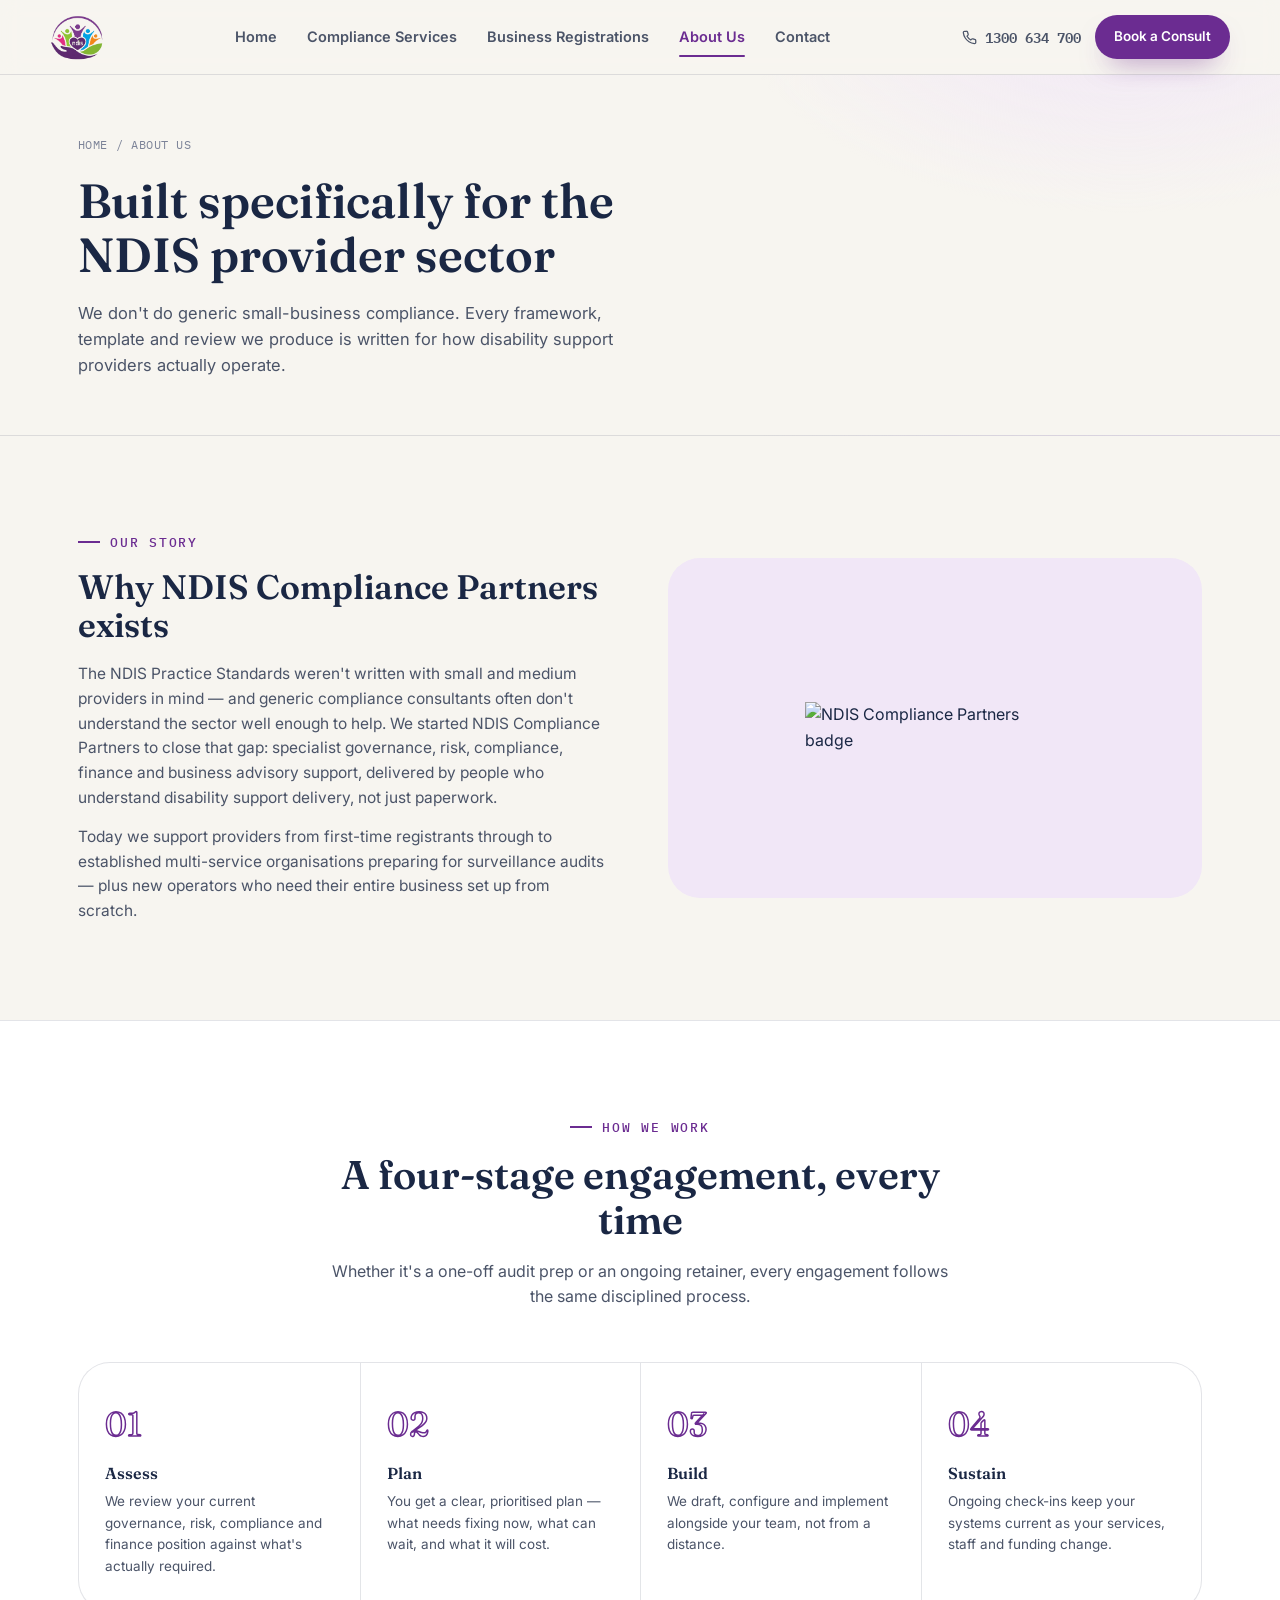
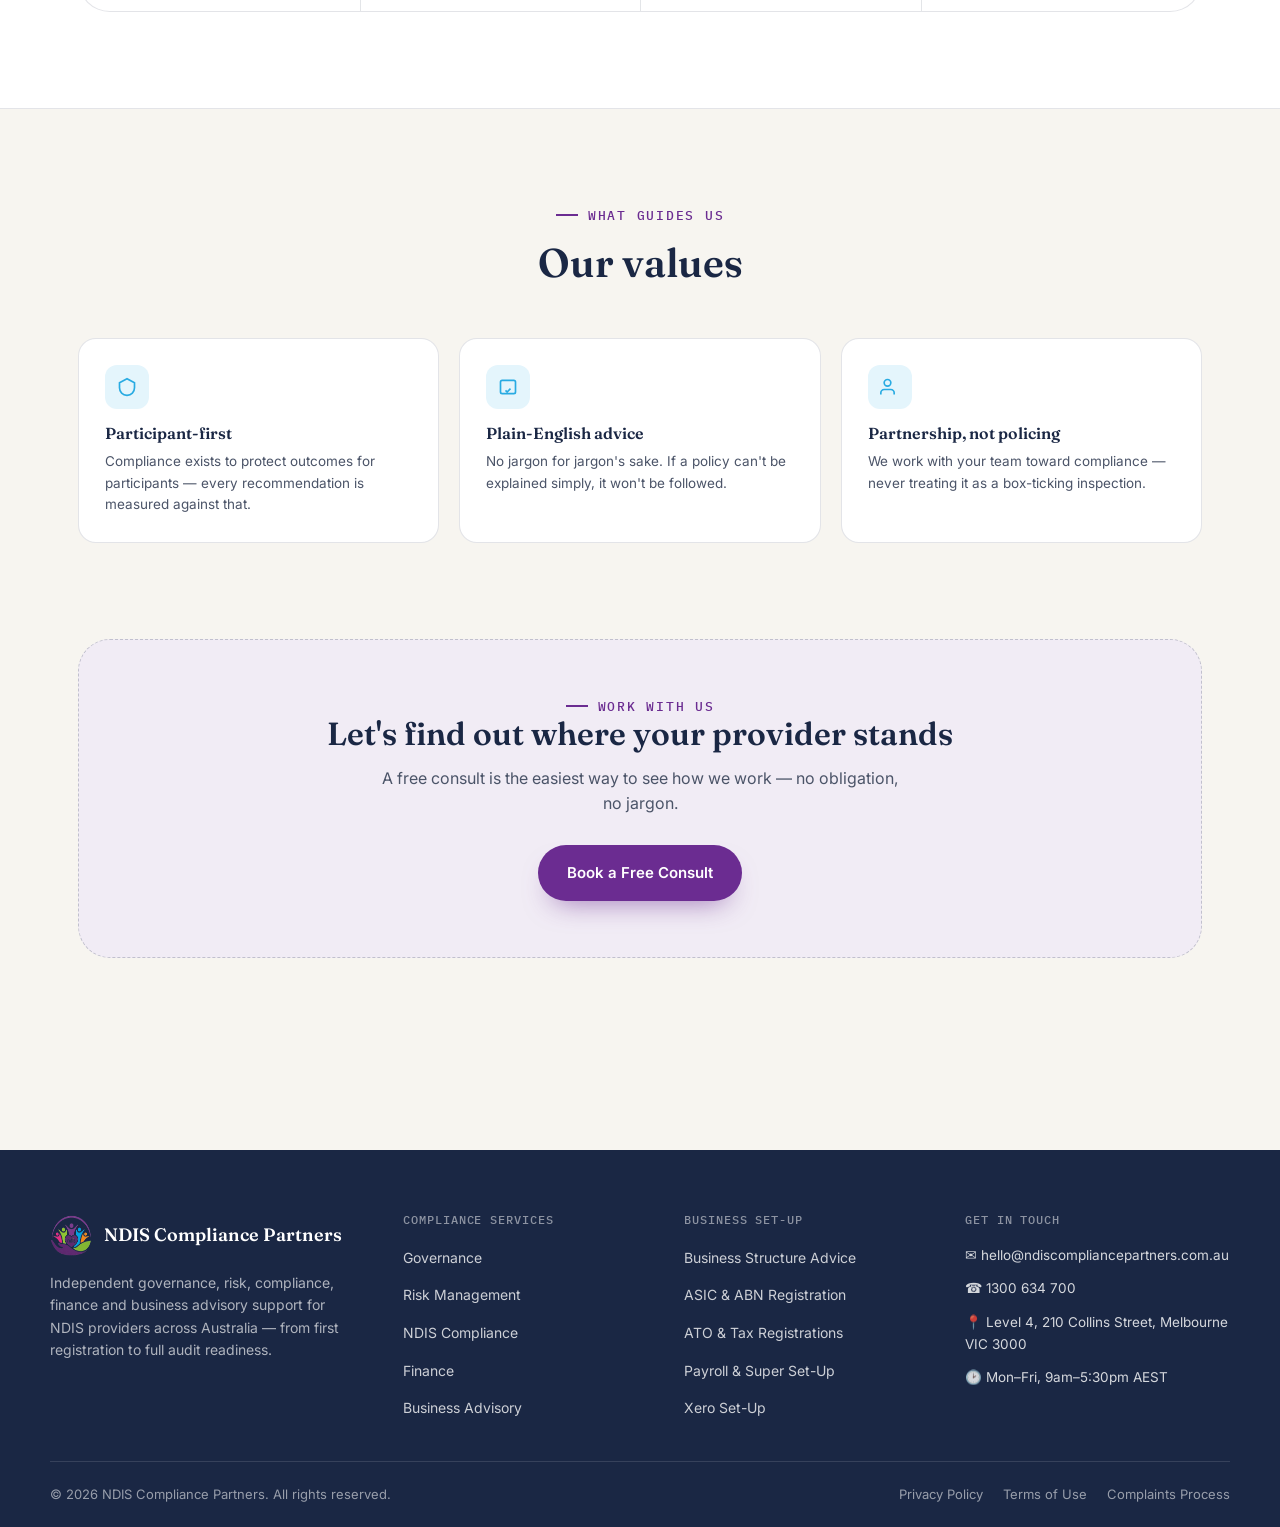
==== about.html @ 26dff175 "added code" ====
<!doctype html>
<html lang="en-AU">
  <head>
    <meta charset="UTF-8" />
    <meta name="viewport" content="width=device-width, initial-scale=1.0" />
    <title>About Us | NDIS Compliance Partners</title>
    <meta
      name="description"
      content="Learn how NDIS Compliance Partners supports NDIS providers with governance, risk, compliance, finance and business advisory."
    />
    <link rel="icon" href="assets/images/favicon.ico" />
    <link rel="stylesheet" href="assets/css/style.css" />
  </head>
  <body>
    <div id="site-header"></div>

    <main>
      <section class="page-hero">
        <div class="wrap">
          <div class="breadcrumb">
            <a href="index.html">Home</a> / <span>About Us</span>
          </div>
          <h1>Built specifically for the NDIS provider sector</h1>
          <p>
            We don't do generic small-business compliance. Every framework,
            template and review we produce is written for how disability support
            providers actually operate.
          </p>
        </div>
      </section>

      <section class="section-pad">
        <div class="wrap split-media">
          <div>
            <div class="eyebrow">Our Story</div>
            <h2 style="margin-top: 16px; font-size: clamp(24px, 3vw, 34px)">
              Why NDIS Compliance Partners exists
            </h2>
            <p
              style="
                margin-top: 18px;
                color: var(--ink-soft);
                font-size: 15.5px;
              "
            >
              The NDIS Practice Standards weren't written with small and medium
              providers in mind — and generic compliance consultants often don't
              understand the sector well enough to help. We started NDIS
              Compliance Partners to close that gap: specialist governance,
              risk, compliance, finance and business advisory support, delivered
              by people who understand disability support delivery, not just
              paperwork.
            </p>
            <p
              style="
                margin-top: 14px;
                color: var(--ink-soft);
                font-size: 15.5px;
              "
            >
              Today we support providers from first-time registrants through to
              established multi-service organisations preparing for surveillance
              audits — plus new operators who need their entire business set up
              from scratch.
            </p>
          </div>
          <div class="media">
            <img
              src="assets/images/logo.png"
              alt="NDIS Compliance Partners badge"
            />
          </div>
        </div>
      </section>

      <section
        class="section-pad"
        style="
          background: var(--surface);
          border-top: 1px solid var(--line);
          border-bottom: 1px solid var(--line);
        "
      >
        <div class="wrap">
          <div class="section-head center reveal">
            <div class="eyebrow">How We Work</div>
            <h2>A four-stage engagement, every time</h2>
            <p>
              Whether it's a one-off audit prep or an ongoing retainer, every
              engagement follows the same disciplined process.
            </p>
          </div>
          <div class="process reveal">
            <div class="process-step">
              <div class="num">01</div>
              <h3>Assess</h3>
              <p>
                We review your current governance, risk, compliance and finance
                position against what's actually required.
              </p>
            </div>
            <div class="process-step">
              <div class="num">02</div>
              <h3>Plan</h3>
              <p>
                You get a clear, prioritised plan — what needs fixing now, what
                can wait, and what it will cost.
              </p>
            </div>
            <div class="process-step">
              <div class="num">03</div>
              <h3>Build</h3>
              <p>
                We draft, configure and implement alongside your team, not from
                a distance.
              </p>
            </div>
            <div class="process-step">
              <div class="num">04</div>
              <h3>Sustain</h3>
              <p>
                Ongoing check-ins keep your systems current as your services,
                staff and funding change.
              </p>
            </div>
          </div>
        </div>
      </section>

      <section class="section-pad">
        <div class="wrap">
          <div class="section-head center reveal">
            <div class="eyebrow">What Guides Us</div>
            <h2>Our values</h2>
          </div>
          <div class="value-grid reveal">
            <div class="value-card">
              <div class="ico">
                <svg
                  width="20"
                  height="20"
                  viewBox="0 0 24 24"
                  fill="none"
                  stroke="currentColor"
                  stroke-width="2"
                >
                  <path
                    d="M12 2 3 7v6c0 5 3.8 8.7 9 9 5.2-.3 9-4 9-9V7l-9-5Z"
                  />
                </svg>
              </div>
              <h3>Participant-first</h3>
              <p>
                Compliance exists to protect outcomes for participants — every
                recommendation is measured against that.
              </p>
            </div>
            <div class="value-card">
              <div class="ico">
                <svg
                  width="20"
                  height="20"
                  viewBox="0 0 24 24"
                  fill="none"
                  stroke="currentColor"
                  stroke-width="2"
                >
                  <path d="m9 16 2 2 4-4" />
                  <rect x="3" y="4" width="18" height="16" rx="2" />
                </svg>
              </div>
              <h3>Plain-English advice</h3>
              <p>
                No jargon for jargon's sake. If a policy can't be explained
                simply, it won't be followed.
              </p>
            </div>
            <div class="value-card">
              <div class="ico">
                <svg
                  width="20"
                  height="20"
                  viewBox="0 0 24 24"
                  fill="none"
                  stroke="currentColor"
                  stroke-width="2"
                >
                  <path d="M17 21v-2a4 4 0 0 0-4-4H5a4 4 0 0 0-4 4v2" />
                  <circle cx="9" cy="7" r="4" />
                </svg>
              </div>
              <h3>Partnership, not policing</h3>
              <p>
                We work with your team toward compliance — never treating it as
                a box-ticking inspection.
              </p>
            </div>
          </div>
        </div>
      </section>

      <section class="section-pad" style="padding-top: 0">
        <div class="wrap">
          <div class="cta-panel reveal">
            <div class="eyebrow" style="justify-content: center">
              Work With Us
            </div>
            <h2>Let's find out where your provider stands</h2>
            <p>
              A free consult is the easiest way to see how we work — no
              obligation, no jargon.
            </p>
            <div class="btn-row">
              <a href="contact.html" class="btn btn-primary"
                >Book a Free Consult</a
              >
            </div>
          </div>
        </div>
      </section>
    </main>

    <div id="site-footer"></div>

    <script src="assets/js/common.js"></script>
    <script src="assets/js/main.js"></script>
    <script>
      NDISCP.init("about");
    </script>
  </body>
</html>
---- assets/css/style.css ----
/* =========================================================
   NDIS Compliance Partners — Stylesheet
   Design tokens: see :root
   ========================================================= */

@import url("https://fonts.googleapis.com/css2?family=Fraunces:opsz,wght@9..144,400;9..144,500;9..144,600;9..144,700&family=Inter:wght@400;500;600;700;800&family=IBM+Plex+Mono:wght@500&family=Caveat:wght@600;700&display=swap");

:root {
  /* --- Colour --- */
  --bg: #f7f5f0;
  --surface: #ffffff;
  --surface-tint: #f1ecf5;
  --ink: #1a2744;
  --ink-soft: #4b5468;
  --ink-faint: #7c8398;
  --line: rgba(26, 39, 68, 0.12);
  --line-strong: rgba(26, 39, 68, 0.22);

  --purple: #6b2c91;
  --purple-dark: #4a1c69;
  --purple-light: #f1e7f7;
  --pink: #e91e79;
  --pink-light: #fce6f0;
  --green: #7cb342;
  --green-light: #eef5e3;
  --blue: #29abe2;
  --blue-light: #e4f5fc;
  --orange: #f7941e;
  --orange-light: #fdeedc;

  /* --- Type --- */
  --font-display: "Fraunces", serif;
  --font-body: "Inter", sans-serif;
  --font-mono: "IBM Plex Mono", monospace;
  --font-script: "Caveat", cursive;

  /* --- Layout --- */
  --max: 1180px;
  --radius-sm: 10px;
  --radius-md: 18px;
  --radius-lg: 32px;
  --shadow-soft: 0 20px 50px -25px rgba(26, 39, 68, 0.35);
  --shadow-card: 0 12px 30px -18px rgba(26, 39, 68, 0.28);
}

/* =========================================================
   Reset
   ========================================================= */
*,
*::before,
*::after {
  box-sizing: border-box;
}
html {
  scroll-behavior: smooth;
}
body {
  margin: 0;
  font-family: var(--font-body);
  background: var(--bg);
  color: var(--ink);
  line-height: 1.6;
  -webkit-font-smoothing: antialiased;
}
img {
  max-width: 100%;
  display: block;
}
a {
  color: inherit;
  text-decoration: none;
}
ul {
  margin: 0;
  padding: 0;
  list-style: none;
}
h1,
h2,
h3,
h4 {
  font-family: var(--font-display);
  margin: 0;
  line-height: 1.12;
  font-weight: 600;
}
p {
  margin: 0;
}
button {
  font-family: inherit;
  cursor: pointer;
}
input,
textarea,
select {
  font-family: inherit;
}

:focus-visible {
  outline: 3px solid var(--blue);
  outline-offset: 3px;
}

@media (prefers-reduced-motion: reduce) {
  * {
    animation-duration: 0.001ms !important;
    animation-iteration-count: 1 !important;
    transition-duration: 0.001ms !important;
    scroll-behavior: auto !important;
  }
}

.wrap {
  max-width: var(--max);
  margin: 0 auto;
  padding: 0 28px;
}

.eyebrow {
  font-family: var(--font-mono);
  font-size: 12.5px;
  letter-spacing: 0.14em;
  text-transform: uppercase;
  color: var(--purple);
  display: flex;
  align-items: center;
  gap: 10px;
  font-weight: 500;
}
.eyebrow::before {
  content: "";
  width: 22px;
  height: 2px;
  background: currentColor;
  display: inline-block;
}

.script {
  font-family: var(--font-script);
  color: var(--purple);
}

section {
  position: relative;
}

.section-pad {
  padding: 96px 0;
}
@media (max-width: 720px) {
  .section-pad {
    padding: 64px 0;
  }
}

/* =========================================================
   Buttons
   ========================================================= */
.btn {
  display: inline-flex;
  align-items: center;
  justify-content: center;
  gap: 10px;
  padding: 15px 28px;
  border-radius: 999px;
  font-weight: 600;
  font-size: 15px;
  border: 1.5px solid transparent;
  transition:
    transform 0.18s ease,
    box-shadow 0.18s ease,
    background 0.18s ease,
    color 0.18s ease,
    border-color 0.18s ease;
  white-space: nowrap;
}
.btn-primary {
  background: var(--purple);
  color: #fff;
  box-shadow: 0 14px 28px -14px rgba(107, 44, 145, 0.65);
}
.btn-primary:hover {
  background: var(--purple-dark);
  transform: translateY(-2px);
}
.btn-ghost {
  background: transparent;
  border-color: var(--line-strong);
  color: var(--ink);
}
.btn-ghost:hover {
  border-color: var(--purple);
  color: var(--purple);
  transform: translateY(-2px);
}
.btn-light {
  background: #fff;
  color: var(--purple);
}
.btn-light:hover {
  transform: translateY(-2px);
  box-shadow: 0 14px 28px -14px rgba(0, 0, 0, 0.35);
}
.btn-sm {
  padding: 10px 18px;
  font-size: 13.5px;
}
.btn-block {
  width: 100%;
}

/* =========================================================
   Header / Nav
   ========================================================= */
#site-header {
  position: sticky;
  top: 0;
  z-index: 100;
  background: rgba(247, 245, 240, 0.88);
  backdrop-filter: blur(10px);
  border-bottom: 1px solid var(--line);
}
.nav {
  display: flex;
  align-items: center;
  justify-content: space-between;
  padding: 14px 0;
  gap: 24px;
}
.brand {
  display: flex;
  align-items: center;
  gap: 12px;
  font-family: var(--font-display);
  font-weight: 600;
  font-size: 19px;
  color: var(--ink);
}
.brand img {
  height: 46px;
  width: auto;
}
.brand-word-ndis {
  color: var(--purple);
}
.brand-sub {
  display: block;
  font-family: var(--font-mono);
  font-size: 10px;
  letter-spacing: 0.1em;
  color: var(--ink-faint);
  text-transform: uppercase;
  font-weight: 500;
  margin-top: 2px;
}

.nav-links {
  display: flex;
  align-items: center;
  gap: 30px;
}
.nav-links a {
  font-size: 14.5px;
  font-weight: 600;
  color: var(--ink-soft);
  position: relative;
  padding: 6px 0;
  transition: color 0.15s ease;
}
.nav-links a:hover,
.nav-links a.active {
  color: var(--purple);
}
.nav-links a.active::after {
  content: "";
  position: absolute;
  left: 0;
  right: 0;
  bottom: -2px;
  height: 2px;
  background: var(--purple);
  border-radius: 2px;
}
.nav-actions {
  display: flex;
  align-items: center;
  gap: 14px;
}
.nav-phone {
  display: flex;
  align-items: center;
  gap: 8px;
  font-size: 13.5px;
  font-weight: 600;
  color: var(--ink-soft);
  font-family: var(--font-mono);
}
.nav-toggle {
  display: none;
  width: 42px;
  height: 42px;
  border-radius: 10px;
  border: 1.5px solid var(--line-strong);
  background: #fff;
  align-items: center;
  justify-content: center;
  flex-direction: column;
  gap: 4px;
}
.nav-toggle span {
  width: 18px;
  height: 2px;
  background: var(--ink);
  border-radius: 2px;
  transition: all 0.2s ease;
}
.nav-toggle.open span:nth-child(1) {
  transform: translateY(6px) rotate(45deg);
}
.nav-toggle.open span:nth-child(2) {
  opacity: 0;
}
.nav-toggle.open span:nth-child(3) {
  transform: translateY(-6px) rotate(-45deg);
}

@media (max-width: 940px) {
  .nav-phone {
    display: none;
  }
  .nav-toggle {
    display: flex;
  }
  .nav-links {
    position: absolute;
    top: 100%;
    left: 0;
    right: 0;
    background: #fff;
    flex-direction: column;
    align-items: stretch;
    gap: 0;
    border-bottom: 1px solid var(--line);
    max-height: 0;
    overflow: hidden;
    transition: max-height 0.3s ease;
  }
  .nav-links.open {
    max-height: 480px;
  }
  .nav-links a {
    padding: 16px 28px;
    border-top: 1px solid var(--line);
  }
  .nav-links a.active::after {
    display: none;
  }
  .nav-links a.active {
    background: var(--purple-light);
  }
  .nav-cta {
    margin: 14px 28px 20px;
  }
}

/* =========================================================
   Hero (index)
   ========================================================= */
.hero {
  padding: 72px 0 40px;
  overflow: hidden;
  position: relative;
}
.hero-orbit {
  position: absolute;
  top: -220px;
  right: -220px;
  width: 640px;
  height: 640px;
  border-radius: 50%;
  border: 1.5px solid var(--line-strong);
  z-index: 0;
}
.hero-orbit::after {
  content: "";
  position: absolute;
  inset: 60px;
  border-radius: 50%;
  border: 1.5px dashed var(--line);
}
.hero-grid {
  display: grid;
  grid-template-columns: 1.05fr 0.95fr;
  gap: 56px;
  align-items: center;
  position: relative;
  z-index: 1;
}
.hero-kicker {
  margin-bottom: 22px;
}
.hero h1 {
  font-size: clamp(34px, 4.4vw, 56px);
  color: var(--ink);
  letter-spacing: -0.01em;
}
.hero h1 em {
  font-style: italic;
  color: var(--purple);
}
.hero-lede {
  margin-top: 22px;
  font-size: 17.5px;
  color: var(--ink-soft);
  max-width: 46ch;
}
.hero-cta-row {
  display: flex;
  align-items: center;
  gap: 18px;
  flex-wrap: wrap;
  margin-top: 34px;
}
.hero-tagline {
  margin-top: 30px;
  font-family: var(--font-script);
  font-size: 22px;
  color: var(--purple);
}
.hero-dots {
  display: flex;
  gap: 16px;
  margin-top: 26px;
  flex-wrap: wrap;
}
.hero-dot {
  display: flex;
  align-items: center;
  gap: 8px;
  font-family: var(--font-mono);
  font-size: 11.5px;
  text-transform: uppercase;
  letter-spacing: 0.06em;
  color: var(--ink-soft);
}
.hero-dot i {
  width: 9px;
  height: 9px;
  border-radius: 50%;
  display: inline-block;
}

.hero-badge-wrap {
  position: relative;
  display: flex;
  align-items: center;
  justify-content: center;
}
.hero-badge-wrap img {
  width: 100%;
  max-width: 460px;
  filter: drop-shadow(0 30px 60px rgba(74, 28, 105, 0.28));
}
.hero-float-card {
  position: absolute;
  background: #fff;
  border-radius: var(--radius-md);
  box-shadow: var(--shadow-card);
  padding: 14px 18px;
  font-size: 13px;
  font-weight: 600;
  display: flex;
  align-items: center;
  gap: 10px;
  border: 1px solid var(--line);
}
.hero-float-card.top {
  top: 15%;
  left: -8%;
}
.hero-float-card.bottom {
  bottom: 15%;
  right: -6%;
}
.hero-float-card .dot {
  width: 10px;
  height: 10px;
  border-radius: 50%;
}

@media (max-width: 940px) {
  .hero-grid {
    grid-template-columns: 1fr;
  }
  .hero-badge-wrap {
    order: -1;
  }
  .hero-float-card {
    display: none;
  }
  .hero-orbit {
    display: none;
  }
}

/* =========================================================
   Strip / marquee row (below hero, echoes logo icon strip)
   ========================================================= */
.strip {
  border-top: 1px solid var(--line);
  border-bottom: 1px solid var(--line);
  background: var(--surface);
}
.strip-row {
  display: grid;
  grid-template-columns: repeat(5, 1fr);
}
.strip-item {
  padding: 26px 18px;
  text-align: center;
  border-left: 1px solid var(--line);
  font-size: 13.5px;
  font-weight: 700;
  color: var(--ink-soft);
}
.strip-item:first-child {
  border-left: none;
}
.strip-item span {
  display: block;
  font-weight: 400;
  font-size: 12px;
  color: var(--ink-faint);
  font-family: var(--font-mono);
  text-transform: uppercase;
  letter-spacing: 0.06em;
  margin-top: 4px;
}
.strip-icon {
  display: flex;
  justify-content: center;
  align-items: center;
  margin-bottom: 12px;
  color: var(--purple);
}
.strip-icon svg {
  width: 24px;
  height: 24px;
  stroke-width: 1.75;
}
@media (max-width: 780px) {
  .strip-row {
    grid-template-columns: repeat(2, 1fr);
  }
  .strip-item {
    border-left: none;
    border-top: 1px solid var(--line);
  }
  .strip-item:nth-child(odd) {
    border-right: 1px solid var(--line);
  }
}

/* =========================================================
   Section headers
   ========================================================= */
.section-head {
  max-width: 640px;
  margin-bottom: 52px;
}
.section-head h2 {
  font-size: clamp(28px, 3.2vw, 40px);
  margin-top: 16px;
}
.section-head p {
  margin-top: 16px;
  color: var(--ink-soft);
  font-size: 16px;
}
.section-head.center {
  margin-left: auto;
  margin-right: auto;
  text-align: center;
}
.section-head.center .eyebrow {
  justify-content: center;
}
.section-head.split {
  display: flex;
  justify-content: space-between;
  align-items: flex-end;
  gap: 32px;
  max-width: none;
}
@media (max-width: 720px) {
  .section-head.split {
    flex-direction: column;
    align-items: flex-start;
  }
}

/* =========================================================
   Pillars (Governance / Risk / Compliance / Finance / Advisory)
   ========================================================= */
.pillars {
  display: grid;
  grid-template-columns: repeat(5, 1fr);
  gap: 20px;
}
.pillar-card {
  background: var(--surface);
  border: 1px solid var(--line);
  border-radius: var(--radius-md);
  padding: 28px 22px;
  transition:
    transform 0.2s ease,
    box-shadow 0.2s ease,
    border-color 0.2s ease;
  border-top: 4px solid var(--c, var(--purple));
}
.pillar-card:hover {
  transform: translateY(-6px);
  box-shadow: var(--shadow-card);
}
.pillar-num {
  font-family: var(--font-mono);
  font-size: 11.5px;
  color: var(--ink-faint);
  letter-spacing: 0.06em;
}
.pillar-icon {
  width: 46px;
  height: 46px;
  border-radius: 12px;
  display: flex;
  align-items: center;
  justify-content: center;
  background: var(--c-light, var(--purple-light));
  color: var(--c, var(--purple));
  margin: 14px 0 18px;
}
.pillar-card h3 {
  font-size: 18px;
  margin-bottom: 10px;
}
.pillar-card p {
  font-size: 14px;
  color: var(--ink-soft);
}
.pillar-card a.more {
  display: inline-flex;
  align-items: center;
  gap: 6px;
  margin-top: 16px;
  font-size: 13px;
  font-weight: 700;
  color: var(--c, var(--purple));
}
@media (max-width: 1040px) {
  .pillars {
    grid-template-columns: repeat(3, 1fr);
  }
}
@media (max-width: 680px) {
  .pillars {
    grid-template-columns: 1fr;
  }
}

/* =========================================================
   Checklist grid (business registrations)
   ========================================================= */
.checklist-grid {
  display: grid;
  grid-template-columns: repeat(3, 1fr);
  gap: 18px;
}
.check-card {
  background: #fff;
  border: 1px solid var(--line);
  border-radius: var(--radius-md);
  padding: 24px;
  display: flex;
  gap: 16px;
  transition:
    box-shadow 0.2s ease,
    transform 0.2s ease,
    border-color 0.2s ease;
}
.check-card:hover {
  box-shadow: var(--shadow-card);
  transform: translateY(-4px);
  border-color: var(--line-strong);
}
.check-mark {
  flex-shrink: 0;
  width: 34px;
  height: 34px;
  border-radius: 50%;
  border: 2px solid var(--green);
  color: var(--green);
  display: flex;
  align-items: center;
  justify-content: center;
  font-size: 16px;
}
.check-card h3 {
  font-size: 16px;
  margin-bottom: 6px;
}
.check-card p {
  font-size: 13.5px;
  color: var(--ink-soft);
}
.check-tag {
  display: inline-block;
  margin-top: 10px;
  font-family: var(--font-mono);
  font-size: 10.5px;
  text-transform: uppercase;
  letter-spacing: 0.06em;
  color: var(--ink-faint);
}
@media (max-width: 980px) {
  .checklist-grid {
    grid-template-columns: repeat(2, 1fr);
  }
}
@media (max-width: 620px) {
  .checklist-grid {
    grid-template-columns: 1fr;
  }
}

/* =========================================================
   Process steps (about)
   ========================================================= */
.process {
  display: grid;
  grid-template-columns: repeat(4, 1fr);
  gap: 0;
  border: 1px solid var(--line);
  border-radius: var(--radius-lg);
  overflow: hidden;
  background: #fff;
}
.process-step {
  padding: 34px 26px;
  border-left: 1px solid var(--line);
  position: relative;
}
.process-step:first-child {
  border-left: none;
}
.process-step .num {
  font-family: var(--font-display);
  font-size: 34px;
  color: var(--purple-light);
  -webkit-text-stroke: 1.5px var(--purple);
  color: transparent;
}
.process-step h3 {
  font-size: 16px;
  margin: 14px 0 8px;
}
.process-step p {
  font-size: 13.5px;
  color: var(--ink-soft);
}
@media (max-width: 900px) {
  .process {
    grid-template-columns: 1fr;
  }
  .process-step {
    border-left: none;
    border-top: 1px solid var(--line);
  }
  .process-step:first-child {
    border-top: none;
  }
}

/* =========================================================
   Why / stats band
   ========================================================= */
.band {
  background: var(--purple);
  color: #fff;
  border-radius: var(--radius-lg);
  padding: 56px;
  position: relative;
  overflow: hidden;
}
.band::before {
  content: "";
  position: absolute;
  width: 420px;
  height: 420px;
  border-radius: 50%;
  border: 1.5px solid rgba(255, 255, 255, 0.18);
  top: -160px;
  left: -140px;
}
.band-grid {
  display: grid;
  grid-template-columns: 1.1fr 1fr;
  gap: 48px;
  align-items: center;
  position: relative;
  z-index: 1;
}
.band h2 {
  font-size: clamp(26px, 3vw, 34px);
}
.band p {
  margin-top: 16px;
  color: rgba(255, 255, 255, 0.82);
  font-size: 15.5px;
  max-width: 44ch;
}
.band-list {
  display: flex;
  flex-direction: column;
  gap: 16px;
}
.band-list li {
  display: flex;
  gap: 14px;
  align-items: flex-start;
  font-size: 14.5px;
  color: rgba(255, 255, 255, 0.92);
}
.band-list li .ico {
  flex-shrink: 0;
  width: 26px;
  height: 26px;
  border-radius: 50%;
  background: rgba(255, 255, 255, 0.16);
  display: flex;
  align-items: center;
  justify-content: center;
  font-size: 13px;
}
@media (max-width: 860px) {
  .band {
    padding: 34px 24px;
  }
  .band-grid {
    grid-template-columns: 1fr;
  }
}

/* =========================================================
   CTA panel
   ========================================================= */
.cta-panel {
  background: var(--surface-tint);
  border: 1px dashed var(--line-strong);
  border-radius: var(--radius-lg);
  padding: 56px;
  text-align: center;
}
.cta-panel h2 {
  font-size: clamp(24px, 3vw, 32px);
}
.cta-panel p {
  margin-top: 14px;
  color: var(--ink-soft);
  max-width: 52ch;
  margin-left: auto;
  margin-right: auto;
}
.cta-panel .btn-row {
  margin-top: 28px;
  display: flex;
  gap: 16px;
  justify-content: center;
  flex-wrap: wrap;
}

/* =========================================================
   Footer
   ========================================================= */
#site-footer {
  background: var(--ink);
  color: rgba(255, 255, 255, 0.82);
  margin-top: 96px;
}
.footer-top {
  padding: 64px 0 40px;
  display: grid;
  grid-template-columns: 1.3fr 1fr 1fr 1.1fr;
  gap: 40px;
}
.footer-brand {
  display: flex;
  align-items: center;
  gap: 12px;
  margin-bottom: 16px;
}
.footer-brand img {
  height: 42px;
}
.footer-brand-text {
  font-family: var(--font-display);
  font-size: 18px;
  color: #fff;
  font-weight: 600;
}
.footer-col h4 {
  font-family: var(--font-mono);
  font-size: 11.5px;
  text-transform: uppercase;
  letter-spacing: 0.08em;
  color: rgba(255, 255, 255, 0.5);
  margin-bottom: 18px;
  font-weight: 500;
}
.footer-col ul {
  display: flex;
  flex-direction: column;
  gap: 12px;
}
.footer-col a {
  font-size: 14px;
  color: rgba(255, 255, 255, 0.78);
  transition: color 0.15s ease;
}
.footer-col a:hover {
  color: #fff;
}
.footer-desc {
  font-size: 14px;
  color: rgba(255, 255, 255, 0.65);
  max-width: 34ch;
}
.footer-contact li {
  display: flex;
  gap: 10px;
  font-size: 13.5px;
  align-items: flex-start;
}
.footer-bottom {
  border-top: 1px solid rgba(255, 255, 255, 0.12);
  padding: 22px 0;
  display: flex;
  justify-content: space-between;
  align-items: center;
  gap: 16px;
  flex-wrap: wrap;
  font-size: 13px;
  color: rgba(255, 255, 255, 0.55);
}
.footer-legal {
  display: flex;
  gap: 20px;
  flex-wrap: wrap;
}
.footer-legal a:hover {
  color: #fff;
}
@media (max-width: 860px) {
  .footer-top {
    grid-template-columns: 1fr 1fr;
  }
}
@media (max-width: 560px) {
  .footer-top {
    grid-template-columns: 1fr;
  }
}

/* =========================================================
   Page hero (interior pages)
   ========================================================= */
.page-hero {
  padding: 60px 0 56px;
  border-bottom: 1px solid var(--line);
  background: radial-gradient(
    560px 300px at 88% -20%,
    var(--purple-light),
    transparent 70%
  );
}
.breadcrumb {
  display: flex;
  gap: 8px;
  align-items: center;
  font-family: var(--font-mono);
  font-size: 12px;
  color: var(--ink-faint);
  margin-bottom: 20px;
  text-transform: uppercase;
  letter-spacing: 0.04em;
}
.breadcrumb a:hover {
  color: var(--purple);
}
.page-hero h1 {
  font-size: clamp(30px, 4vw, 48px);
  max-width: 18ch;
}
.page-hero p {
  margin-top: 18px;
  color: var(--ink-soft);
  max-width: 58ch;
  font-size: 16.5px;
}

/* =========================================================
   Service detail blocks
   ========================================================= */
.service-block {
  display: grid;
  grid-template-columns: 0.9fr 1.1fr;
  gap: 56px;
  align-items: start;
  padding: 64px 0;
  border-bottom: 1px solid var(--line);
}
.service-block:last-child {
  border-bottom: none;
}
.service-side {
  position: sticky;
  top: 100px;
}
.service-tag {
  display: inline-flex;
  align-items: center;
  gap: 8px;
  font-family: var(--font-mono);
  font-size: 11.5px;
  text-transform: uppercase;
  letter-spacing: 0.06em;
  padding: 6px 12px;
  border-radius: 999px;
  background: var(--c-light, var(--purple-light));
  color: var(--c, var(--purple));
  font-weight: 600;
}
.service-side h2 {
  font-size: clamp(24px, 2.6vw, 32px);
  margin-top: 18px;
}
.service-side p {
  margin-top: 14px;
  color: var(--ink-soft);
  font-size: 15px;
}
.service-icon-lg {
  width: 58px;
  height: 58px;
  border-radius: 16px;
  background: var(--c-light, var(--purple-light));
  color: var(--c, var(--purple));
  display: flex;
  align-items: center;
  justify-content: center;
  margin-bottom: 18px;
}
.service-points {
  display: grid;
  grid-template-columns: 1fr 1fr;
  gap: 14px;
}
.service-point {
  background: #fff;
  border: 1px solid var(--line);
  border-radius: var(--radius-sm);
  padding: 18px 20px;
  font-size: 14px;
  color: var(--ink-soft);
  display: flex;
  gap: 12px;
}
.service-point b {
  color: var(--ink);
  display: block;
  font-size: 14.5px;
  margin-bottom: 4px;
  font-weight: 700;
}
.service-point .mk {
  color: var(--c, var(--purple));
  font-weight: 700;
}
@media (max-width: 900px) {
  .service-block {
    grid-template-columns: 1fr;
    gap: 28px;
  }
  .service-side {
    position: static;
  }
  .service-points {
    grid-template-columns: 1fr;
  }
}

/* =========================================================
   FAQ accordion
   ========================================================= */
.faq {
  display: flex;
  flex-direction: column;
  gap: 14px;
  max-width: 800px;
  margin: 0 auto;
}
.faq-item {
  background: #fff;
  border: 1px solid var(--line);
  border-radius: var(--radius-md);
  overflow: hidden;
}
.faq-q {
  width: 100%;
  text-align: left;
  background: none;
  border: none;
  padding: 20px 24px;
  display: flex;
  align-items: center;
  justify-content: space-between;
  gap: 16px;
  font-weight: 700;
  font-size: 15.5px;
  color: var(--ink);
}
.faq-q .plus {
  flex-shrink: 0;
  width: 26px;
  height: 26px;
  border-radius: 50%;
  border: 1.5px solid var(--line-strong);
  display: flex;
  align-items: center;
  justify-content: center;
  font-size: 16px;
  color: var(--purple);
  transition: transform 0.2s ease;
}
.faq-item.open .faq-q .plus {
  transform: rotate(45deg);
  border-color: var(--purple);
}
.faq-a {
  max-height: 0;
  overflow: hidden;
  transition: max-height 0.3s ease;
  font-size: 14.5px;
  color: var(--ink-soft);
}
.faq-a-inner {
  padding: 0 24px 22px;
}
.faq-item.open .faq-a {
  max-height: 320px;
}

/* =========================================================
   Contact page
   ========================================================= */
.contact-grid {
  display: grid;
  grid-template-columns: 1fr 1.15fr;
  gap: 48px;
}
.contact-card {
  background: #fff;
  border: 1px solid var(--line);
  border-radius: var(--radius-lg);
  padding: 34px;
}
.contact-info-item {
  display: flex;
  gap: 16px;
  padding: 18px 0;
  border-bottom: 1px solid var(--line);
}
.contact-info-item:last-child {
  border-bottom: none;
}
.contact-info-item .ico {
  width: 42px;
  height: 42px;
  border-radius: 12px;
  flex-shrink: 0;
  background: var(--purple-light);
  color: var(--purple);
  display: flex;
  align-items: center;
  justify-content: center;
}
.contact-info-item h4 {
  font-size: 14.5px;
  margin-bottom: 4px;
}
.contact-info-item p {
  font-size: 13.5px;
  color: var(--ink-soft);
}

.form-grid {
  display: grid;
  grid-template-columns: 1fr 1fr;
  gap: 18px;
}
.field {
  display: flex;
  flex-direction: column;
  gap: 8px;
}
.field.full {
  grid-column: 1 / -1;
}
.field label {
  font-size: 13px;
  font-weight: 700;
  color: var(--ink);
}
.field input,
.field select,
.field textarea {
  padding: 13px 16px;
  border-radius: var(--radius-sm);
  border: 1.5px solid var(--line-strong);
  font-size: 14.5px;
  background: var(--bg);
  color: var(--ink);
  transition:
    border-color 0.15s ease,
    background 0.15s ease;
}
.field input:focus,
.field select:focus,
.field textarea:focus {
  border-color: var(--purple);
  background: #fff;
  outline: none;
}
.field textarea {
  resize: vertical;
  min-height: 120px;
}
.field .err {
  font-size: 12px;
  color: #c0392b;
  min-height: 14px;
}
.form-note {
  font-size: 12.5px;
  color: var(--ink-faint);
  margin-top: 10px;
}
.form-success {
  display: none;
  background: var(--green-light);
  border: 1px solid var(--green);
  color: #3f6b1c;
  padding: 16px 20px;
  border-radius: var(--radius-sm);
  font-size: 14px;
  font-weight: 600;
  margin-bottom: 18px;
  align-items: center;
  gap: 10px;
}
.form-success.show {
  display: flex;
}
@media (max-width: 900px) {
  .contact-grid {
    grid-template-columns: 1fr;
  }
  .form-grid {
    grid-template-columns: 1fr;
  }
}

/* =========================================================
   About page extras
   ========================================================= */
.split-media {
  display: grid;
  grid-template-columns: 1fr 1fr;
  gap: 56px;
  align-items: center;
}
.split-media.reverse .media {
  order: 2;
}
.media {
  border-radius: var(--radius-lg);
  background: var(--purple-light);
  padding: 40px;
  position: relative;
  min-height: 340px;
  display: flex;
  align-items: center;
  justify-content: center;
}
.media img {
  max-width: 260px;
}
@media (max-width: 860px) {
  .split-media {
    grid-template-columns: 1fr;
  }
  .split-media.reverse .media {
    order: 0;
  }
}

.value-grid {
  display: grid;
  grid-template-columns: repeat(3, 1fr);
  gap: 20px;
}
.value-card {
  background: #fff;
  border: 1px solid var(--line);
  border-radius: var(--radius-md);
  padding: 26px;
}
.value-card .ico {
  width: 44px;
  height: 44px;
  border-radius: 12px;
  background: var(--blue-light);
  color: var(--blue);
  display: flex;
  align-items: center;
  justify-content: center;
  margin-bottom: 16px;
}
.value-card h3 {
  font-size: 16px;
  margin-bottom: 8px;
}
.value-card p {
  font-size: 13.5px;
  color: var(--ink-soft);
}
@media (max-width: 780px) {
  .value-grid {
    grid-template-columns: 1fr;
  }
}

/* =========================================================
   Reveal-on-scroll
   ========================================================= */
.reveal {
  opacity: 0;
  transform: translateY(22px);
  transition:
    opacity 0.6s ease,
    transform 0.6s ease;
}
.reveal.in {
  opacity: 1;
  transform: translateY(0);
}

/* =========================================================
   Utility colour classes (for JS-driven category colour coding)
   ========================================================= */
.c-purple {
  --c: var(--purple);
  --c-light: var(--purple-light);
}
.c-pink {
  --c: var(--pink);
  --c-light: var(--pink-light);
}
.c-green {
  --c: var(--green);
  --c-light: var(--green-light);
}
.c-blue {
  --c: var(--blue);
  --c-light: var(--blue-light);
}
.c-orange {
  --c: var(--orange);
  --c-light: var(--orange-light);
}

.center-text {
  text-align: center;
}
.mt-64 {
  margin-top: 64px;
}

/* =========================================================
   Preloader
   ========================================================= */
#preloader {
  position: fixed;
  top: 0;
  left: 0;
  width: 100%;
  height: 100%;
  background: var(--bg);
  z-index: 99999;
  display: flex;
  flex-direction: column;
  align-items: center;
  justify-content: center;
  opacity: 1;
  visibility: visible;
  transition:
    opacity 0.4s cubic-bezier(0.25, 0.46, 0.45, 0.94),
    visibility 0.4s;
}

#preloader.fade-out {
  opacity: 0;
  visibility: hidden;
}

.preloader-logo {
  max-width: 280px;
  height: auto;
  margin-bottom: 24px;
  animation: preloader-pulse 2s infinite ease-in-out;
}

.preloader-spinner {
  width: 28px;
  height: 28px;
  border: 3px solid var(--line);
  border-top-color: var(--purple);
  border-radius: 50%;
  animation: preloader-spin 0.8s infinite linear;
}

@keyframes preloader-pulse {
  0%,
  100% {
    transform: scale(0.97);
    opacity: 0.9;
  }
  50% {
    transform: scale(1.03);
    opacity: 1;
  }
}

@keyframes preloader-spin {
  to {
    transform: rotate(360deg);
  }
}
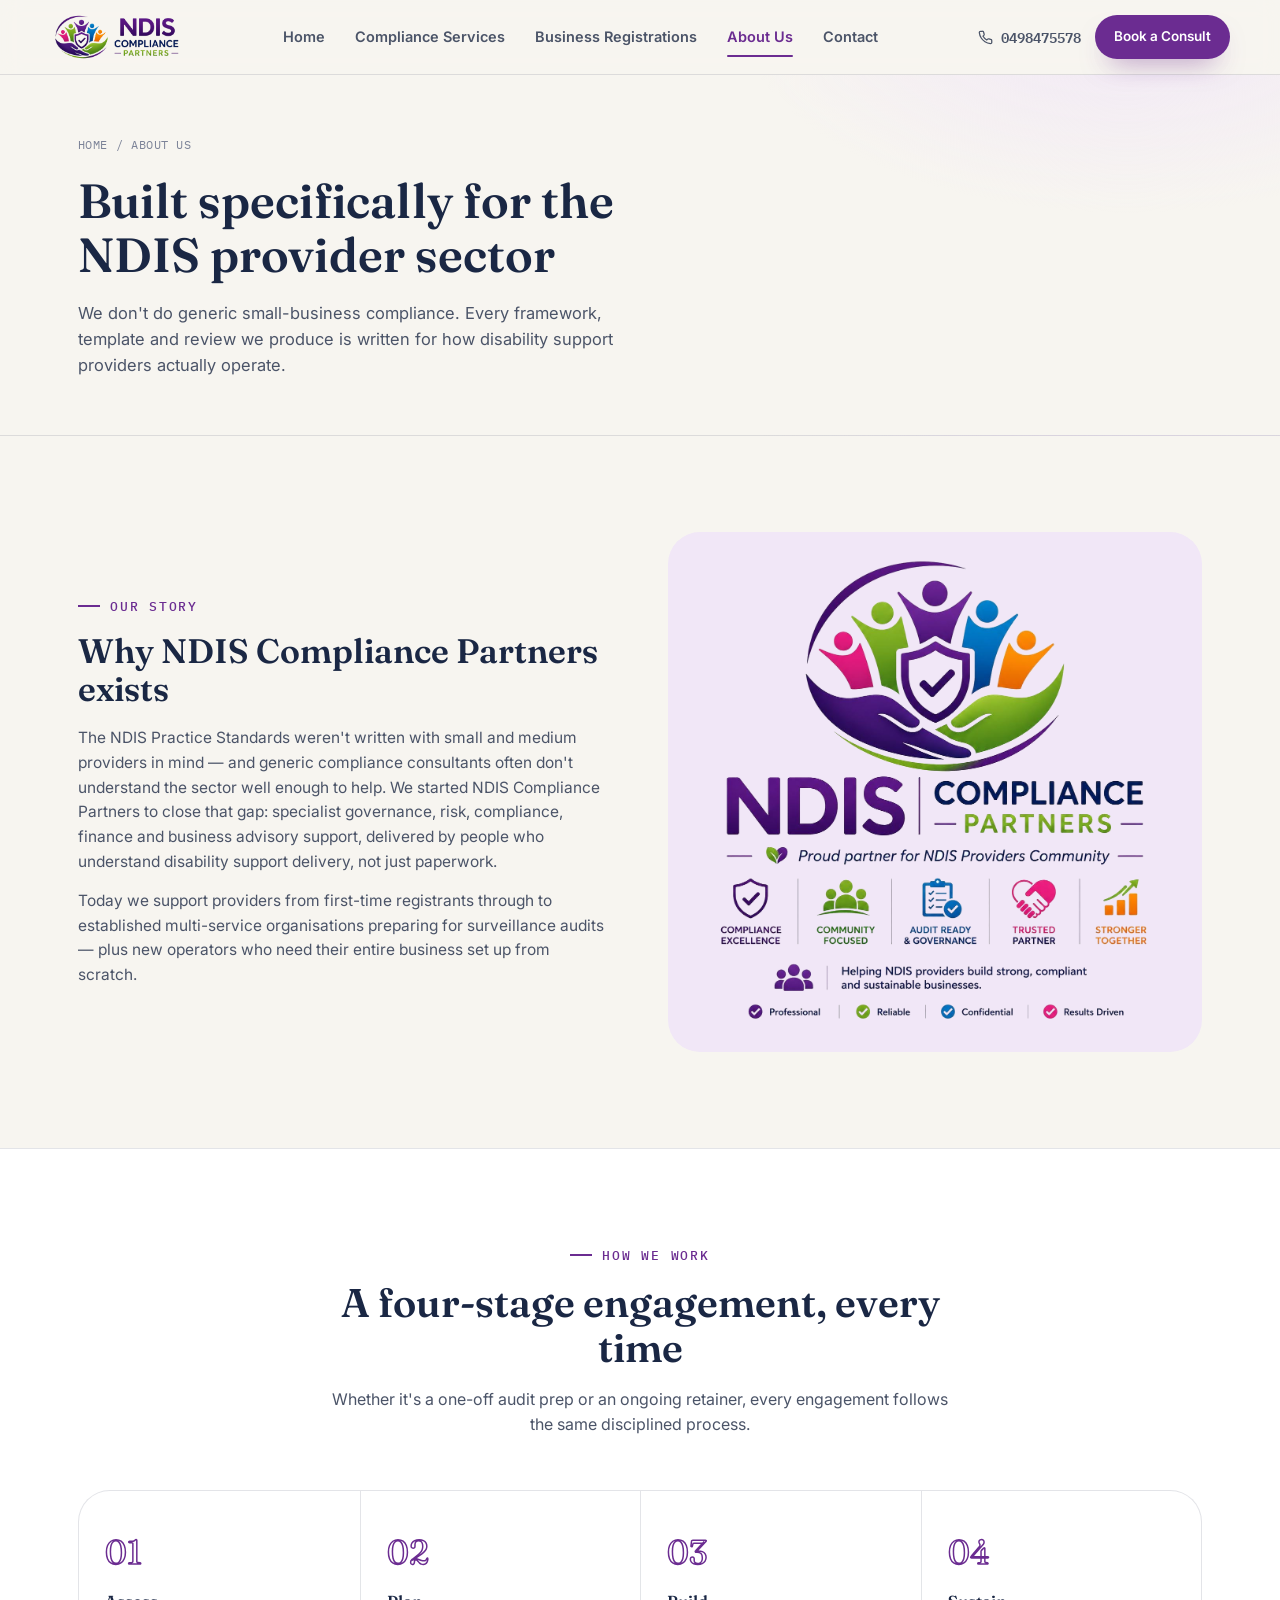
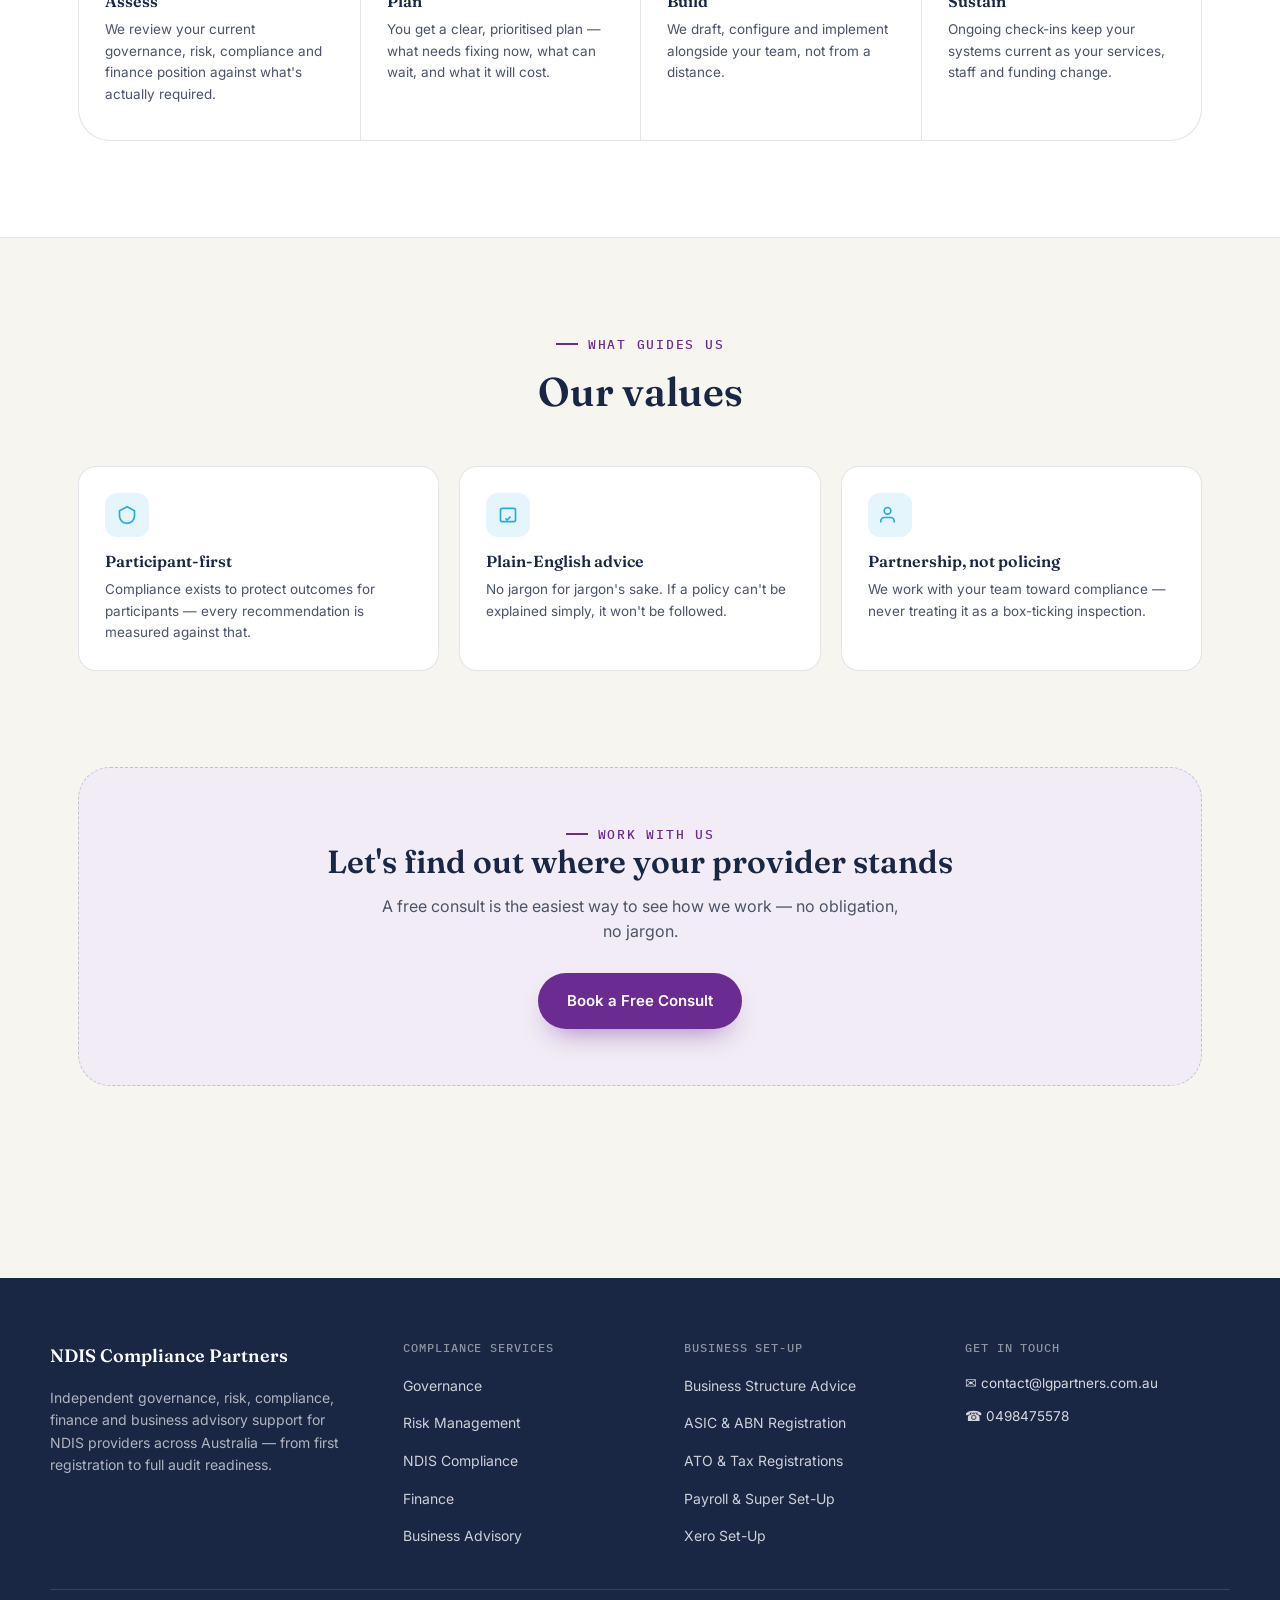
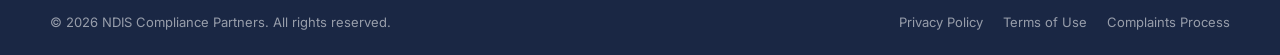
==== commit 7bd4dec7: "minor changes" ====
--- a/about.html
+++ b/about.html
@@ -66,7 +66,7 @@
           </div>
           <div class="media">
             <img
-              src="assets/images/logo.png"
+              src="assets/images/about-image.png"
               alt="NDIS Compliance Partners badge"
             />
           </div>
--- a/assets/css/style.css
+++ b/assets/css/style.css
@@ -1295,16 +1295,14 @@
 .media {
   border-radius: var(--radius-lg);
   background: var(--purple-light);
-  padding: 40px;
+  padding: 20px;
   position: relative;
   min-height: 340px;
   display: flex;
   align-items: center;
   justify-content: center;
 }
-.media img {
-  max-width: 260px;
-}
+
 @media (max-width: 860px) {
   .split-media {
     grid-template-columns: 1fr;
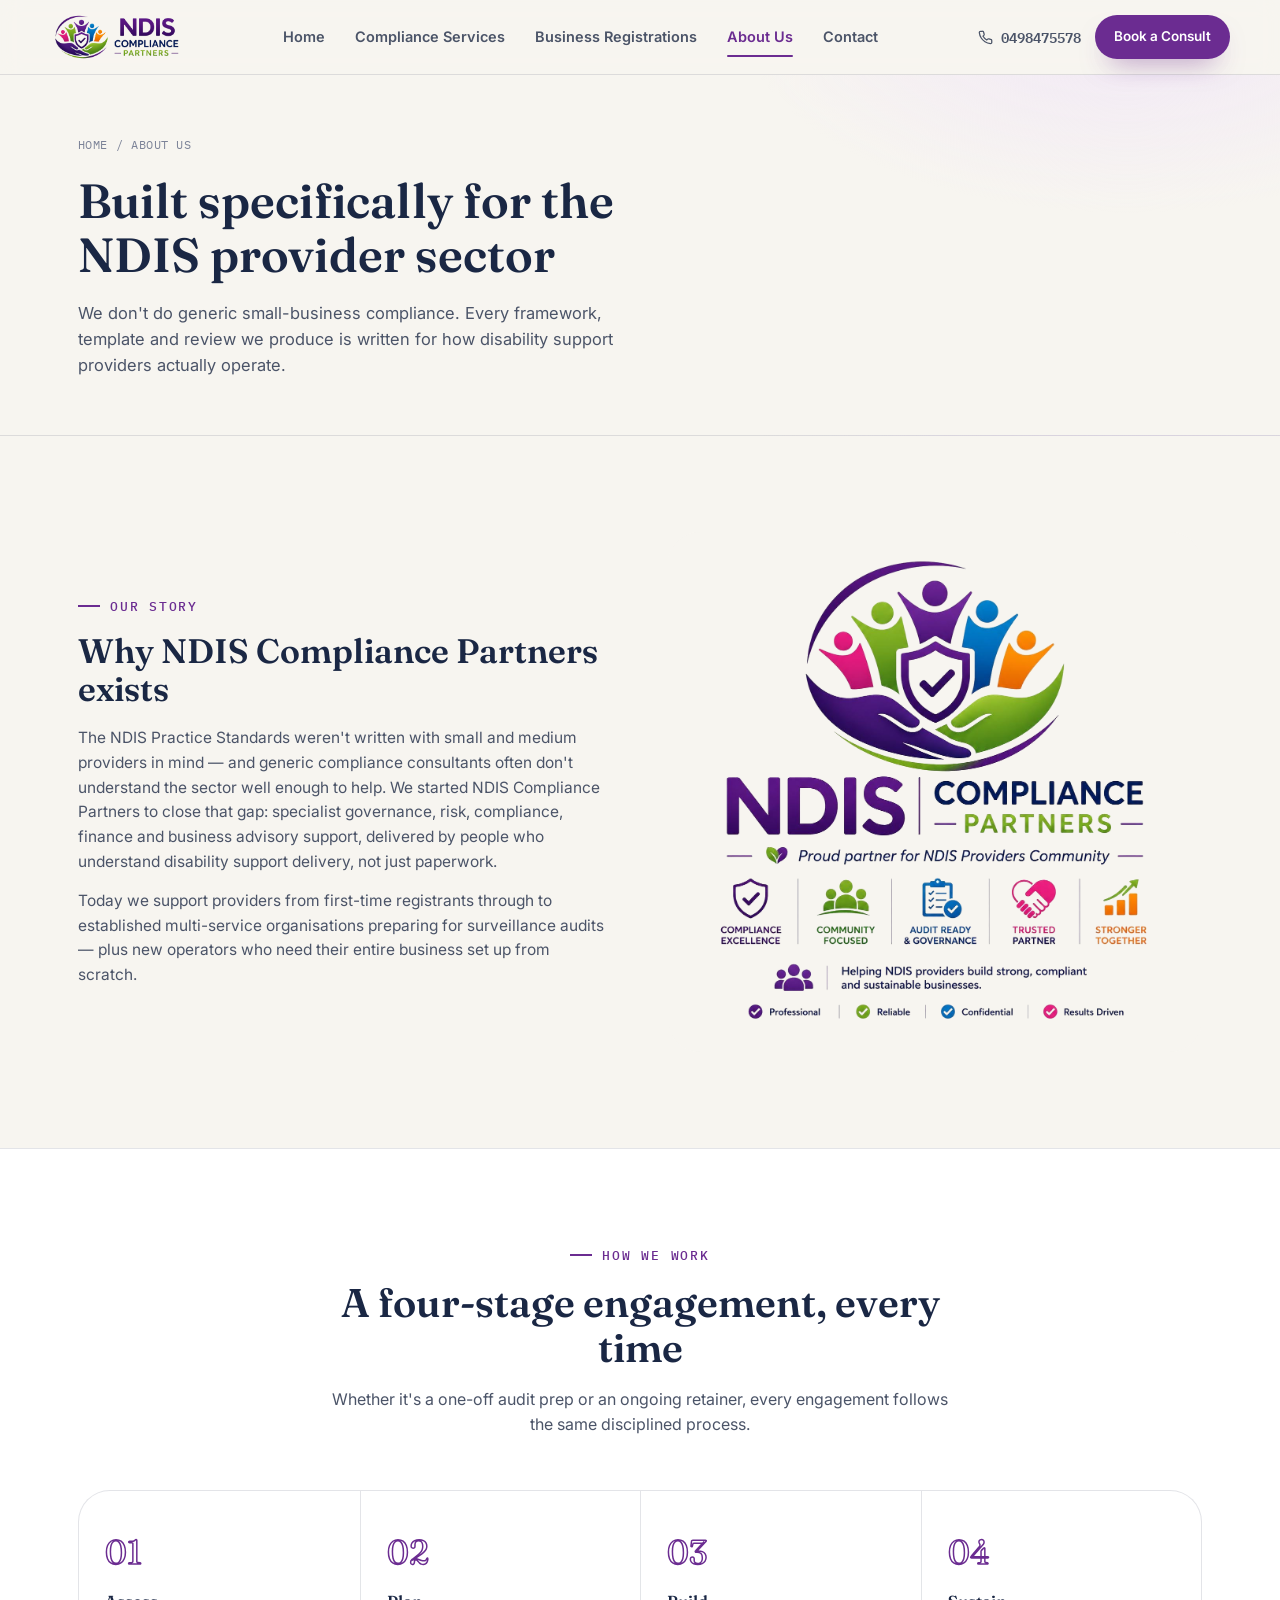
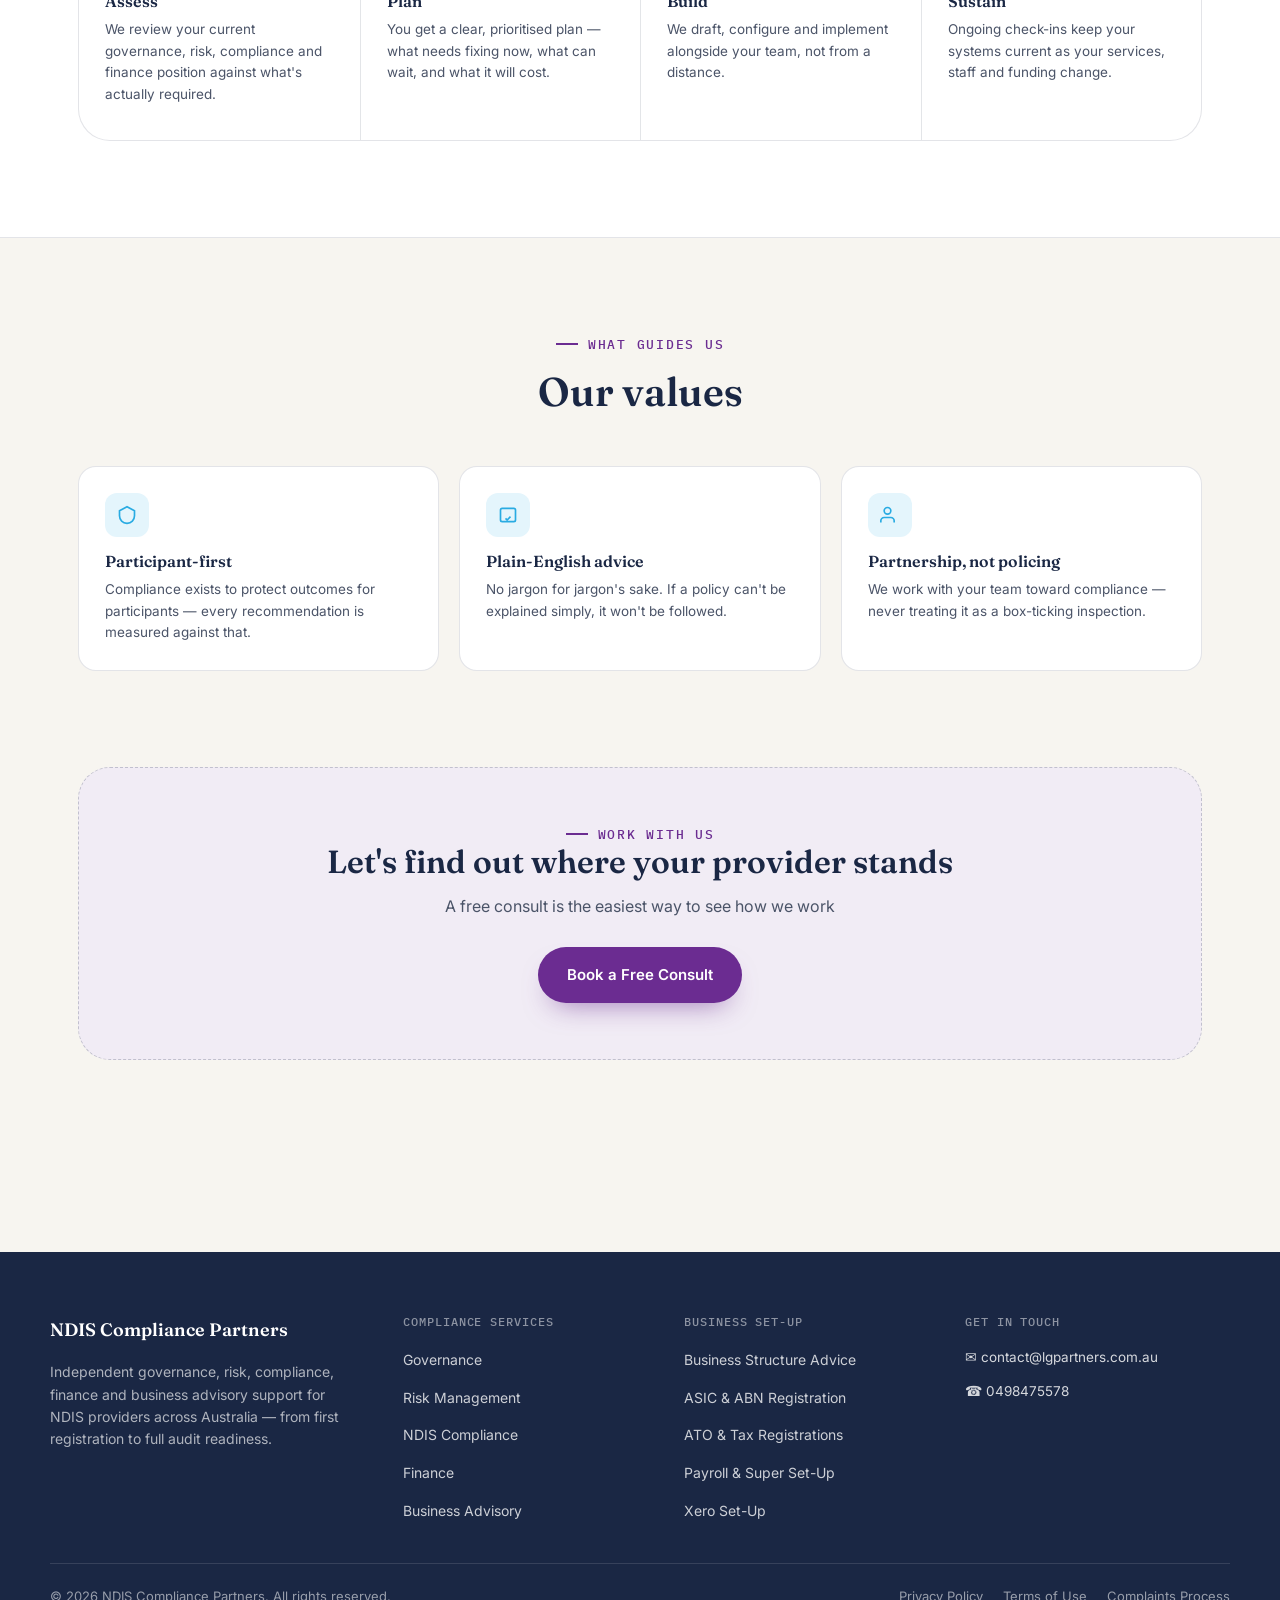
==== commit 4cca8d82: "Added ga4" ====
--- a/about.html
+++ b/about.html
@@ -10,6 +10,17 @@
     />
     <link rel="icon" href="assets/images/favicon.ico" />
     <link rel="stylesheet" href="assets/css/style.css" />
+
+    <!-- Global site tag (gtag.js) - Google Analytics -->
+    <script async src="https://www.googletagmanager.com/gtag/js?id=G-LGWRYDMW37"></script>
+    <script>
+      window.dataLayer = window.dataLayer || [];
+      function gtag() {
+        dataLayer.push(arguments);
+      }
+      gtag("js", new Date());
+      gtag("config", "G-LGWRYDMW37");
+    </script>
   </head>
   <body>
     <div id="site-header"></div>
@@ -207,8 +218,7 @@
             </div>
             <h2>Let's find out where your provider stands</h2>
             <p>
-              A free consult is the easiest way to see how we work — no
-              obligation, no jargon.
+              A free consult is the easiest way to see how we work
             </p>
             <div class="btn-row">
               <a href="contact.html" class="btn btn-primary"
--- a/assets/css/style.css
+++ b/assets/css/style.css
@@ -456,11 +456,25 @@
   display: flex;
   align-items: center;
   justify-content: center;
+  max-width: 420px;
+  margin-left: auto;
+  margin-right: auto;
 }
 .hero-badge-wrap img {
   width: 100%;
-  max-width: 460px;
+  max-width: 360px;
   filter: drop-shadow(0 30px 60px rgba(74, 28, 105, 0.28));
+}
+.hero-video {
+  width: 100%;
+  max-width: 360px;
+  height: auto;
+  aspect-ratio: 9 / 14;
+  object-fit: cover;
+  border-radius: 24px;
+  display: block;
+  filter: drop-shadow(0 30px 60px rgba(74, 28, 105, 0.28));
+  background: var(--surface);
 }
 .hero-float-card {
   position: absolute;
@@ -1294,7 +1308,7 @@
 }
 .media {
   border-radius: var(--radius-lg);
-  background: var(--purple-light);
+  background: var(--bg);
   padding: 20px;
   position: relative;
   min-height: 340px;
